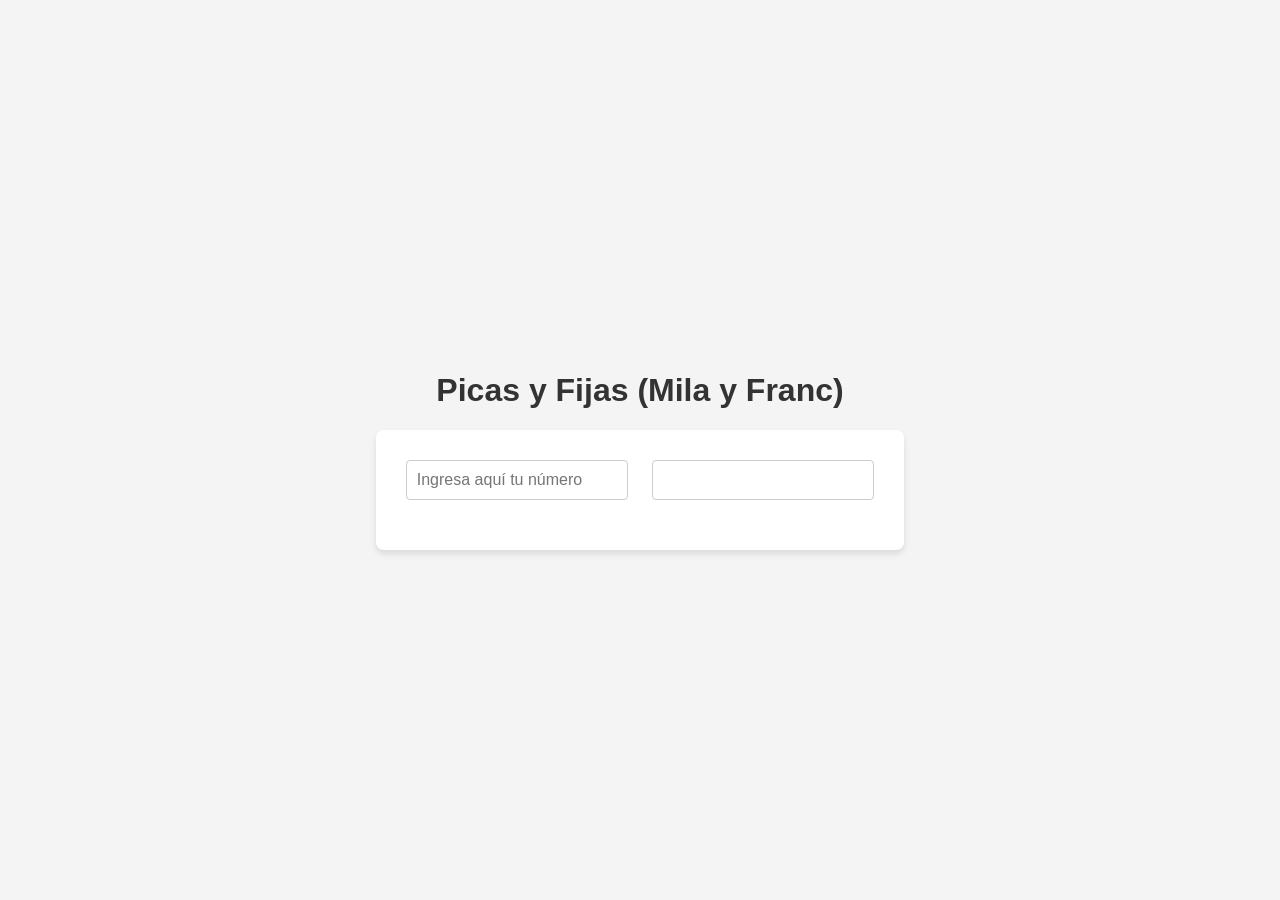
==== index.html @ ac54e6b9 "Add files via upload" ====
<!DOCTYPE html>
<html lang="en">
<head>
  <meta charset="UTF-8">
  <meta name="viewport" content="width=device-width, initial-scale=1.0">
  <title>Picas y Fijas</title>
  <style>
    body {
      font-family: Arial, sans-serif;
      display: flex;
      flex-direction: column;
      align-items: center;
      justify-content: center;
      min-height: 100vh;
      margin: 0;
      background-color: #f4f4f4;
    }
    h1 {
      color: #333;
    }
    .container {
      background: white;
      padding: 20px;
      border-radius: 8px;
      box-shadow: 0 4px 6px rgba(0, 0, 0, 0.1);
      text-align: center;
    }
    input {
      margin: 10px;
      padding: 10px;
      font-size: 16px;
      border: 1px solid #ccc;
      border-radius: 4px;
    }
    .result {
      margin-top: 20px;
      font-size: 18px;
      color: #333;
    }
  </style>
</head>
<body>
  <h1>Picas y Fijas (Mila y Franc)</h1>
  <div class="container">
    <input type="text" id="number1" placeholder="Ingresa aquí tu número" maxlength="4">
    <input type="text" id="number2" maxlength="4">
    <div class="result" id="result"></div>
  </div>

  <script>
    function checkBullsAndCows() {
      const num1 = document.getElementById('number1').value;
      const num2 = document.getElementById('number2').value;

      if (num1.length !== 4 || num2.length !== 4 || isNaN(num1) || isNaN(num2)) {
        document.getElementById('result').textContent = 'Por favor ingresa un número de 4 dígitos';
        return;
      }

      let bulls = 0;
      let cows = 0;

      // Convert strings to arrays for easier comparison
      const num1Arr = num1.split('');
      const num2Arr = num2.split('');

      // Count Bulls
      for (let i = 0; i < 4; i++) {
        if (num1Arr[i] === num2Arr[i]) {
          bulls++;
          num1Arr[i] = num2Arr[i] = null; // Mark as matched
        }
      }

      // Count Cows
      for (let i = 0; i < 4; i++) {
        if (num2Arr[i] && num1Arr.includes(num2Arr[i])) {
          cows++;
          const index = num1Arr.indexOf(num2Arr[i]);
          num1Arr[index] = null; // Mark as matched
        }
      }

      document.getElementById('result').textContent = `Picas: ${cows}, Fijas: ${bulls}`;
    }

    // Add event listeners for real-time updates
    document.getElementById('number1').addEventListener('input', checkBullsAndCows);
    document.getElementById('number2').addEventListener('input', checkBullsAndCows);
  </script>
</body>
</html>
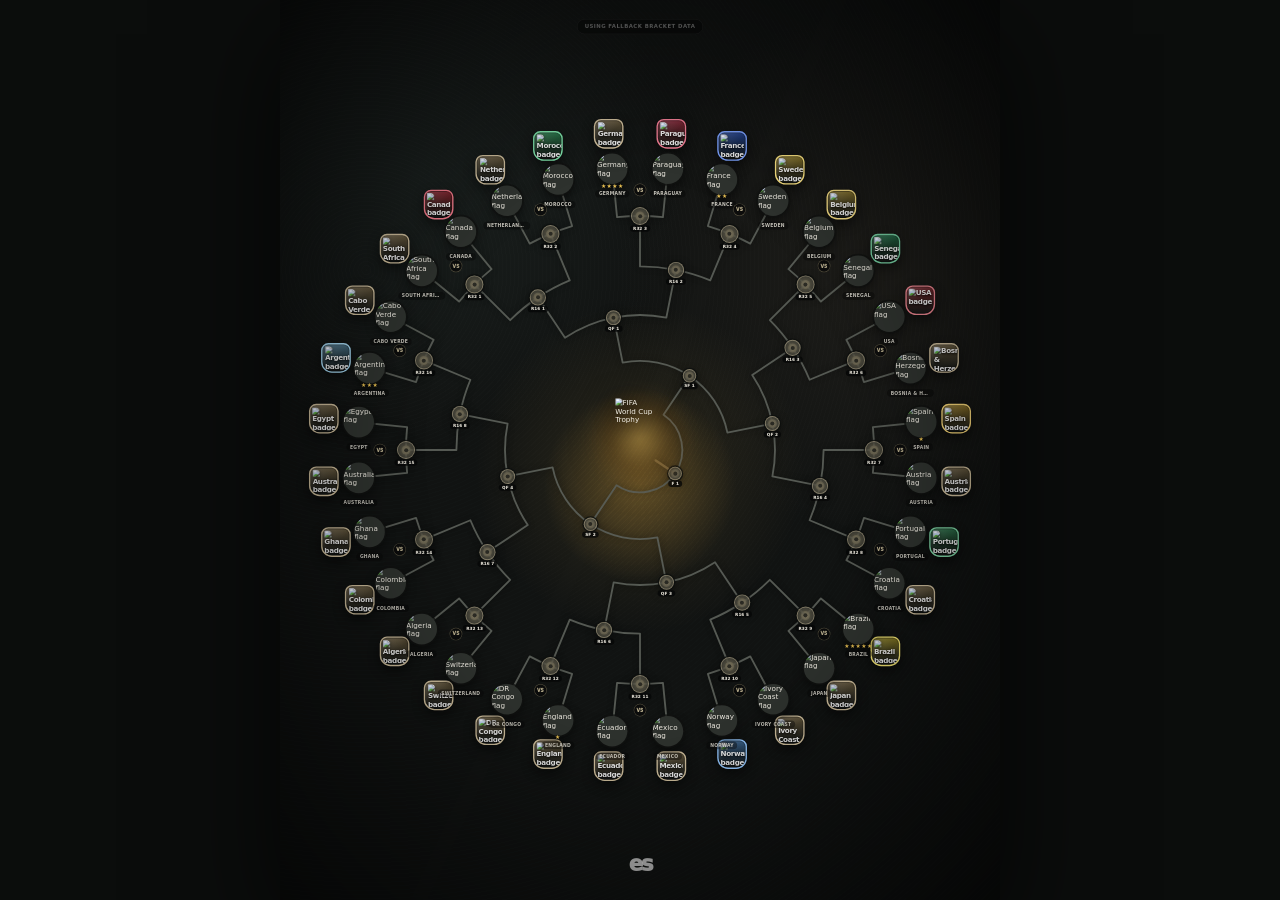
==== commit b0015185: "first" ====
--- a/index.html
+++ b/index.html
@@ -1,92 +1,24 @@
-<!DOCTYPE html>
+<!doctype html>
 <html lang="en">
-<head>
-  <meta charset="UTF-8">
-  <meta name="viewport" content="width=device-width, initial-scale=1.0">
-  <title>Picas y Fijas</title>
-  <style>
-    body {
-      font-family: Arial, sans-serif;
-      display: flex;
-      flex-direction: column;
-      align-items: center;
-      justify-content: center;
-      min-height: 100vh;
-      margin: 0;
-      background-color: #f4f4f4;
-    }
-    h1 {
-      color: #333;
-    }
-    .container {
-      background: white;
-      padding: 20px;
-      border-radius: 8px;
-      box-shadow: 0 4px 6px rgba(0, 0, 0, 0.1);
-      text-align: center;
-    }
-    input {
-      margin: 10px;
-      padding: 10px;
-      font-size: 16px;
-      border: 1px solid #ccc;
-      border-radius: 4px;
-    }
-    .result {
-      margin-top: 20px;
-      font-size: 18px;
-      color: #333;
-    }
-  </style>
-</head>
-<body>
-  <h1>Picas y Fijas (Mila y Franc)</h1>
-  <div class="container">
-    <input type="text" id="number1" placeholder="Ingresa aquí tu número" maxlength="4">
-    <input type="text" id="number2" maxlength="4">
-    <div class="result" id="result"></div>
-  </div>
-
-  <script>
-    function checkBullsAndCows() {
-      const num1 = document.getElementById('number1').value;
-      const num2 = document.getElementById('number2').value;
-
-      if (num1.length !== 4 || num2.length !== 4 || isNaN(num1) || isNaN(num2)) {
-        document.getElementById('result').textContent = 'Por favor ingresa un número de 4 dígitos';
-        return;
-      }
-
-      let bulls = 0;
-      let cows = 0;
-
-      // Convert strings to arrays for easier comparison
-      const num1Arr = num1.split('');
-      const num2Arr = num2.split('');
-
-      // Count Bulls
-      for (let i = 0; i < 4; i++) {
-        if (num1Arr[i] === num2Arr[i]) {
-          bulls++;
-          num1Arr[i] = num2Arr[i] = null; // Mark as matched
-        }
-      }
-
-      // Count Cows
-      for (let i = 0; i < 4; i++) {
-        if (num2Arr[i] && num1Arr.includes(num2Arr[i])) {
-          cows++;
-          const index = num1Arr.indexOf(num2Arr[i]);
-          num1Arr[index] = null; // Mark as matched
-        }
-      }
-
-      document.getElementById('result').textContent = `Picas: ${cows}, Fijas: ${bulls}`;
-    }
-
-    // Add event listeners for real-time updates
-    document.getElementById('number1').addEventListener('input', checkBullsAndCows);
-    document.getElementById('number2').addEventListener('input', checkBullsAndCows);
-  </script>
-</body>
-</html>+  <head>
+    <meta charset="UTF-8" />
+    <meta name="viewport" content="width=device-width, initial-scale=1.0" />
+    <link rel="icon" type="image/svg+xml" href="https://upload.wikimedia.org/wikipedia/commons/b/ba/FIFA_World_Cup_Icon_%28Campionato_mondiale_di_calcio%29.svg" />
+    <title>World Cup 2026 Bracket</title>
+    <script type="module" crossorigin src="/assets/index-DV6RDENC.js"></script>
+    <link rel="stylesheet" crossorigin href="/assets/index-BuzmIVOZ.css">
+  </head>
+  <body>
+    <main class="poster" aria-label="World Cup 2026 bracket visualization">
+      <section class="bracket-stage" id="bracketStage">
+        <svg class="bracket-lines" id="bracketLines" viewBox="0 0 1600 2000" role="img" aria-label="World Cup bracket paths"></svg>
+        <div class="trophy" aria-label="World Cup trophy">
+          <img id="trophyImage" alt="FIFA World Cup Trophy" />
+          <div class="trophy-glow"></div>
+        </div>
+        <div class="status-card" id="statusCard">Fetching live team data...</div>
+        <div class="brand-mark">es</div>
+      </section>
+    </main>
+  </body>
+</html>
--- a/assets/index-BuzmIVOZ.css
+++ b/assets/index-BuzmIVOZ.css
@@ -0,0 +1 @@
+*{box-sizing:border-box}html,body{color:#f4f0e6;background:#0b0d0c;min-height:100%;margin:0;font-family:Inter,ui-sans-serif,system-ui,-apple-system,BlinkMacSystemFont,Segoe UI,sans-serif}body{place-items:center;display:grid;overflow:auto}.poster{aspect-ratio:4/5;background:radial-gradient(circle at 50% 54%,#f2b44247,#0000 16%),radial-gradient(circle at 50% 52%,#e5be6021,#0000 28%),radial-gradient(circle at 20% 20%,#384a463d,#0000 28%),radial-gradient(circle at 83% 30%,#3e362c47,#0000 30%),#111312;width:min(100vw,80vh);min-width:360px;position:relative;overflow:hidden;box-shadow:0 34px 110px #000000b3}.poster:before,.poster:after{content:"";pointer-events:none;position:absolute;inset:0}.poster:before{opacity:.18;mix-blend-mode:overlay;background-image:linear-gradient(115deg,#0000 0 48%,#ffffff14 49%,#0000 50% 100%),repeating-radial-gradient(circle at 12% 30%,#ffffff57 0 1px,#0000 1px 4px)}.poster:after{background:radial-gradient(#0000 42%,#000000a3 100%)}.bracket-stage{--stage-scale:1;width:1600px;height:2000px;transform:translate(-50%, -50%) scale(var(--stage-scale));transform-origin:50%;position:absolute;top:50%;left:50%}.bracket-lines{z-index:1;filter:drop-shadow(0 0 7px #00000073);position:absolute;inset:0}.bracket-path,.final-arc{--line-color:#4c4f49;fill:none;stroke:var(--line-color);stroke-width:4.1px;stroke-linecap:round;stroke-linejoin:round;opacity:.92}.bracket-path.is-hot,.final-arc{stroke-width:6.2px;filter:drop-shadow(0 0 8px color-mix(in srgb, var(--line-color), transparent 55%))}.bracket-path.is-final{stroke-width:5.4px;opacity:.74}.bracket-path.is-live-result{stroke-width:6.3px;opacity:1;filter:drop-shadow(0 0 9px color-mix(in srgb, var(--line-color), transparent 48%))}.node{--dot-color:#53564f;fill:var(--dot-color);opacity:.98}.team-card{--accent:#6c6c64;--angle:0deg;--counter-angle:0deg;z-index:3;width:108px;height:108px;animation:rise .5s var(--delay) both;position:absolute;translate:-50% -50%}.team-card.is-eliminated{filter:grayscale()brightness(.48);opacity:.58}.team-card.is-advanced .flag{box-shadow:0 0 0 4px #101211bf, 0 0 0 7px var(--accent), 0 12px 30px #00000080}.team-card.is-advanced .crest{border-color:color-mix(in srgb, var(--accent), white 35%);box-shadow:inset 0 0 0 2px #00000047, 0 0 0 4px color-mix(in srgb, var(--accent), transparent 35%), 0 10px 26px #0000008c}.crest{color:#ffffffeb;border:3px solid color-mix(in srgb, var(--accent), white 38%);background:linear-gradient(145deg, #ffffff29, transparent 50%), linear-gradient(180deg, color-mix(in srgb, var(--accent), #111 52%), #151817);letter-spacing:-.05em;text-shadow:0 2px 5px #00000094;width:66px;height:66px;transform:translate(-50%, -50%) rotate(var(--angle)) translateY(-78px) rotate(var(--counter-angle));border-radius:16px 16px 24px 24px;place-items:center;font-size:16px;font-weight:900;display:grid;position:absolute;top:50%;left:50%;overflow:hidden;box-shadow:inset 0 0 0 2px #00000047,0 10px 26px #0000007a}.crest img{object-fit:contain;filter:drop-shadow(0 2px 4px #00000080);width:86%;height:86%}.flag{background:#2f332f;border-radius:999px;width:68px;height:68px;position:absolute;top:50%;left:50%;overflow:hidden;translate:-50% -50%;box-shadow:0 0 0 4px #101211bf,0 10px 24px #00000073}.flag img{object-fit:cover;width:100%;height:100%}.advance-node{--accent:#9b865d;z-index:4;background:radial-gradient(circle,#80775db8,#2e302ceb);border:2px solid #9e957bb3;border-radius:999px;place-items:center;width:40px;height:40px;display:grid;position:absolute;translate:-50% -50%;box-shadow:0 0 0 3px #0d0f0ed1,0 8px 22px #00000080}.advance-node.round-2{width:36px;height:36px}.advance-node.round-3{width:33px;height:33px}.advance-node.round-4{width:30px;height:30px}.advance-node.round-5{z-index:6;width:30px;height:30px}.advance-node.is-empty:before{content:"";background:#121312bd;border-radius:999px;width:9px;height:9px}.advance-node.is-filled{border-color:color-mix(in srgb, var(--accent), white 20%);box-shadow:0 0 0 3px #0d0f0ed1, 0 0 0 6px color-mix(in srgb, var(--accent), transparent 45%), 0 8px 22px #00000080;background:#08090980}.mini-flag{border-radius:inherit;width:100%;height:100%;overflow:hidden}.mini-flag img{object-fit:cover;width:100%;height:100%}.advance-node span{color:#f8f4e8e0;letter-spacing:.04em;white-space:nowrap;background:#050606c7;border-radius:999px;padding:2px 7px;font-size:9px;font-weight:950;position:absolute;bottom:-17px;left:50%;translate:-50%}.match-label{z-index:5;color:#eee0b6c2;text-transform:uppercase;letter-spacing:.02em;background:#090a0ac7;border:1px solid #daca9a5c;border-radius:999px;place-items:center;width:28px;height:28px;font-size:10px;font-weight:950;display:grid;position:absolute;translate:-50% -50%}.fallback-flag{color:#101211;background:linear-gradient(90deg,#f5f5f5 0 33%,#c4142f 33% 66%,#254aa5 66%);place-items:center;width:100%;height:100%;font-size:16px;font-weight:950;display:grid}.stars{color:#e8c053;letter-spacing:1px;text-shadow:0 2px 10px #000c;height:15px;font-size:13px;line-height:1;position:absolute;top:85px;left:50%;translate:-50%}.team-name{color:#efebe0d1;text-transform:uppercase;text-align:center;letter-spacing:.05em;white-space:nowrap;text-overflow:ellipsis;background:#0607076b;border-radius:999px;max-width:104px;padding:3px 8px;font-size:10px;font-weight:800;position:absolute;top:101px;left:50%;overflow:hidden;translate:-50%}.trophy{z-index:7;filter:drop-shadow(0 10px 30px #000000db);justify-items:center;width:96px;height:150px;display:grid;position:absolute;top:960px;left:800px;translate:-50% -50%}.trophy img{object-fit:contain;z-index:1;filter:drop-shadow(0 14px 22px #000000db);width:100%;height:100%;position:relative;left:-7px}.trophy-glow{z-index:-1;filter:blur(9px);background:radial-gradient(circle,#ffcb5e70,#e794251f 36%,#0000 67%);border-radius:999px;width:260px;height:260px;position:absolute;top:50%;left:50%;translate:-50% -44%}.status-card{z-index:8;color:#ffffff6b;letter-spacing:.08em;text-transform:uppercase;-webkit-backdrop-filter:blur(8px);backdrop-filter:blur(8px);background:#00000052;border:1px solid #ffffff17;border-radius:999px;padding:9px 16px;font-size:12px;font-weight:750;display:block;position:absolute;top:42px;left:50%;translate:-50%}.status-card.is-live{color:#d6ffdfc7}.brand-mark{z-index:4;color:#f6f6f6bf;letter-spacing:-.11em;font-size:47px;font-weight:950;line-height:1;position:absolute;bottom:58px;left:50%;translate:-50%}@keyframes rise{0%{opacity:0;transform:translateY(20px)scale(.94)}to{opacity:1;transform:translateY(0)scale(1)}}@media (width<=700px){.poster{width:100vw;min-width:0}}
